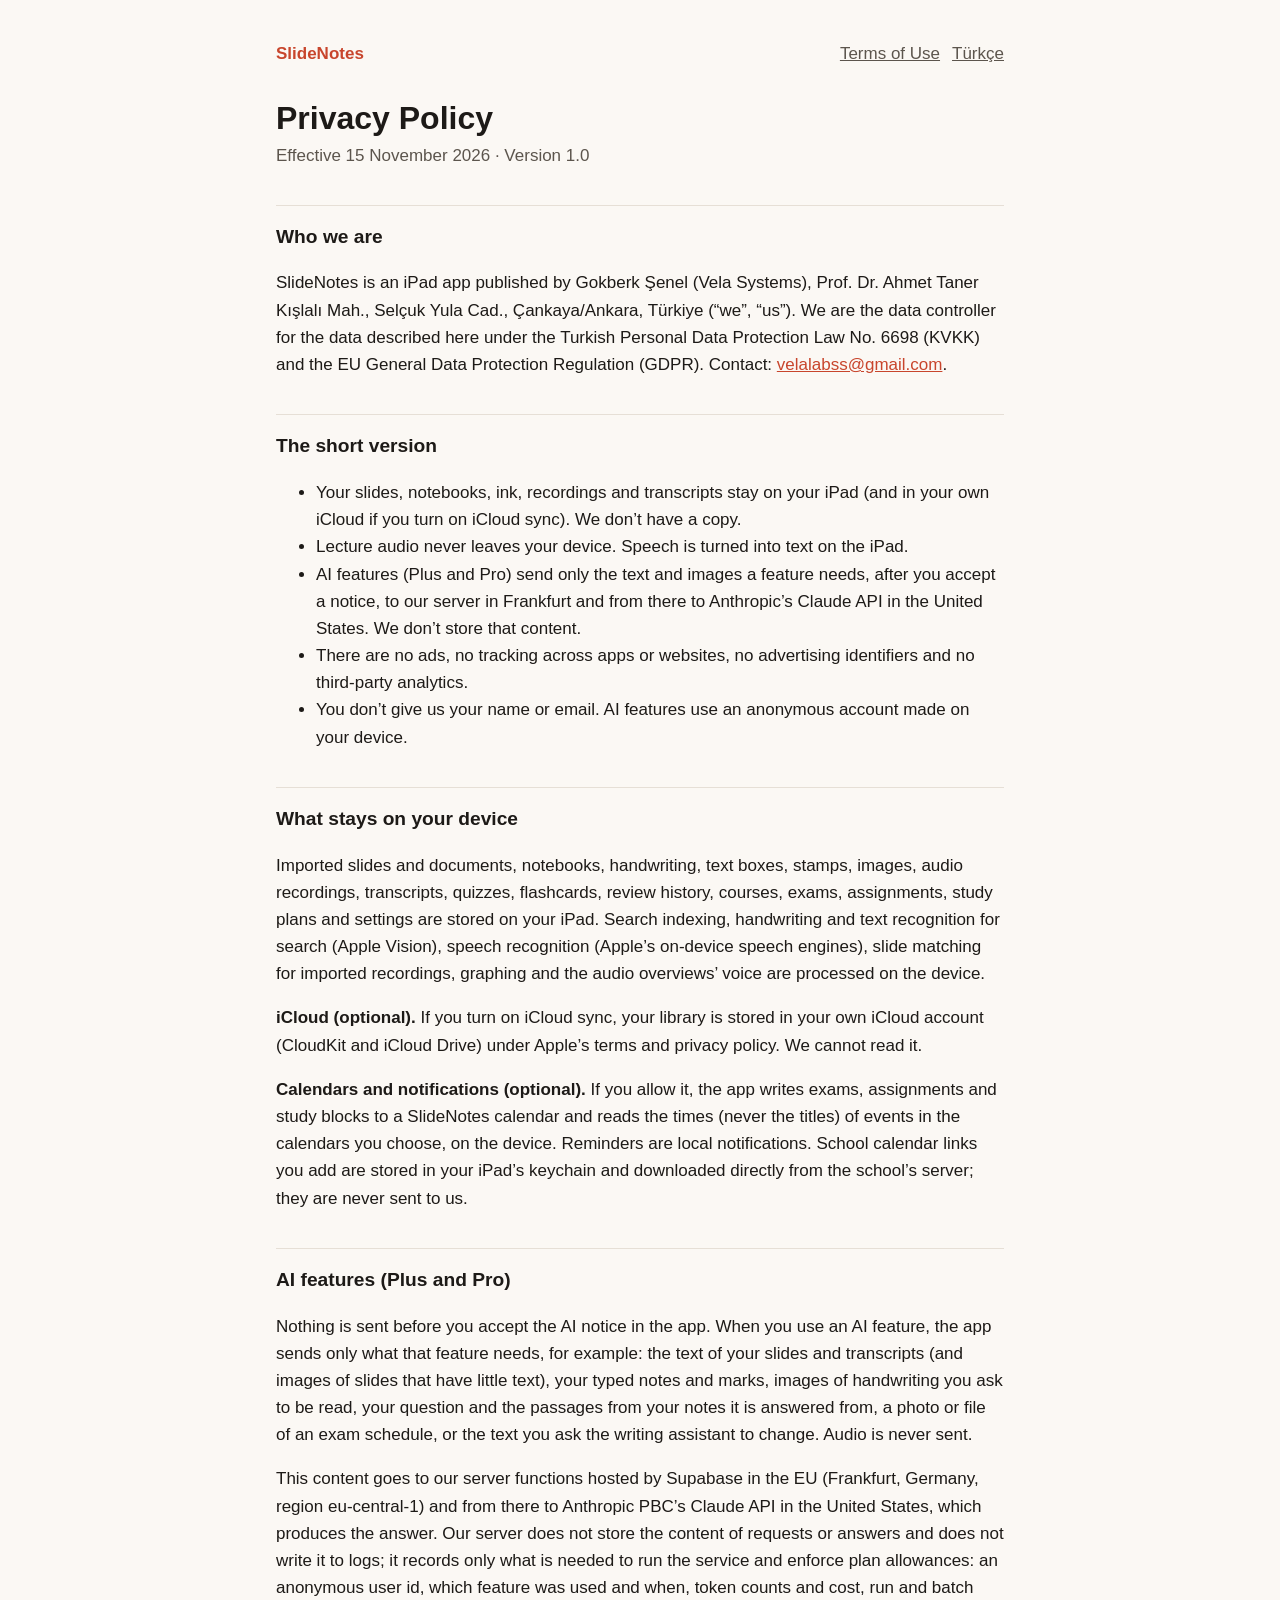
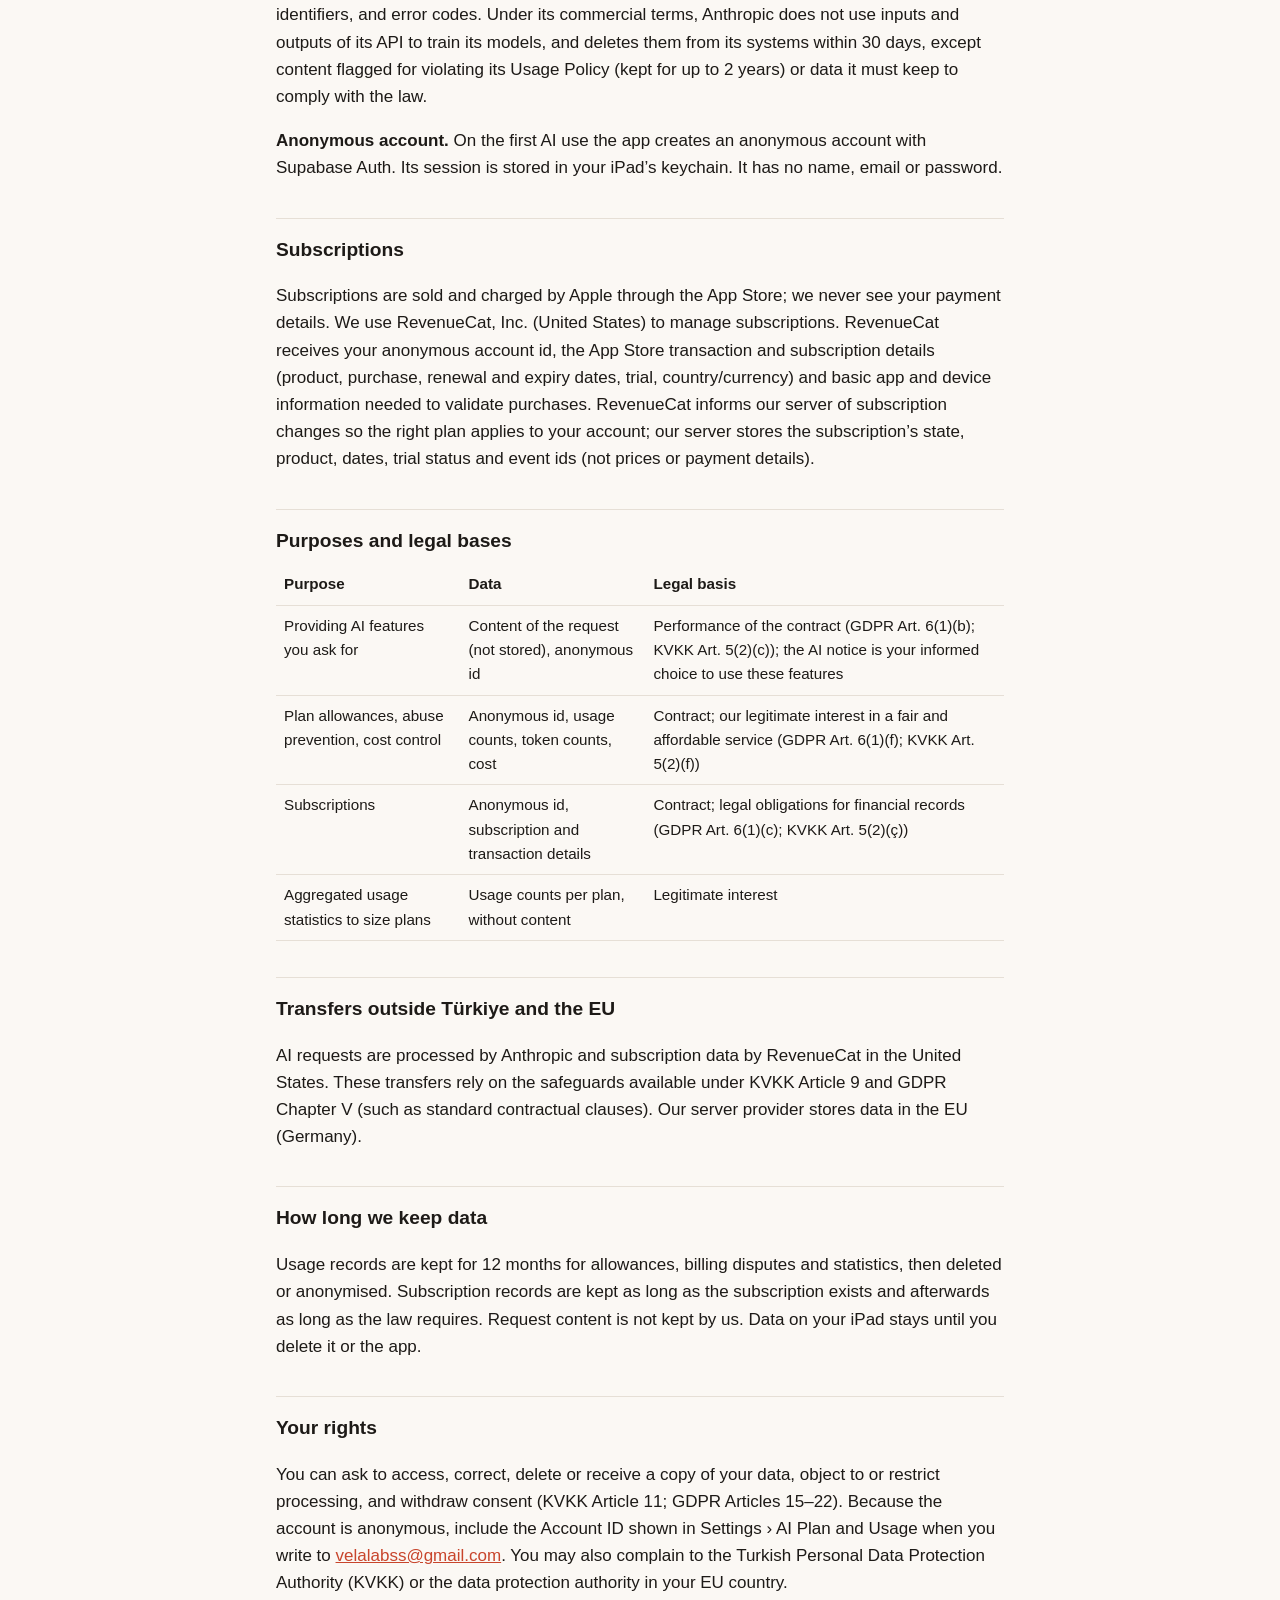
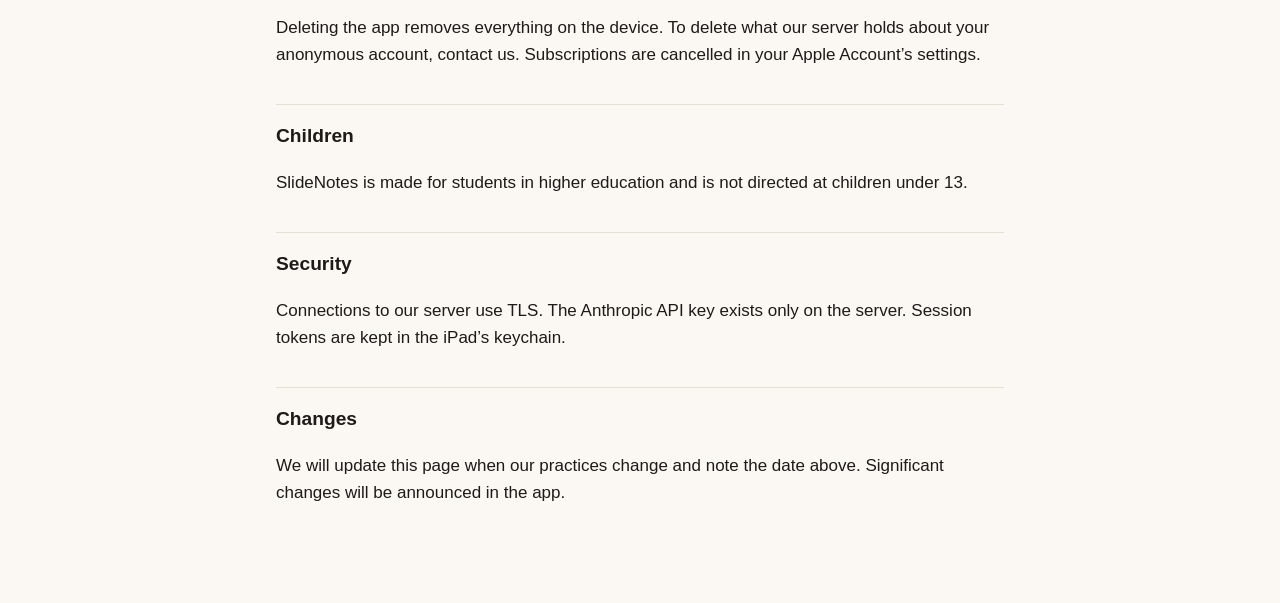
==== en/privacy.html @ d3f95a01 "SlideNotes Terms of Use and Privacy Policy (Turkish and English) Co-Authored-By: Claude Opus 5.5 <no" ====
<!doctype html>
<html lang="en">
<head>
<meta charset="utf-8">
<meta name="viewport" content="width=device-width, initial-scale=1">
<title>SlideNotes Privacy Policy</title>
<link rel="stylesheet" href="../style.css">
</head>
<body>
<main>
<header>
  <a class="brand" href="../">SlideNotes</a>
  <nav><a href="terms.html">Terms of Use</a><a href="../tr/gizlilik.html" hreflang="tr">Türkçe</a></nav>
</header>

<h1>Privacy Policy</h1>
<p class="meta">Effective 15 November 2026 · Version 1.0</p>

<h2>Who we are</h2>
<p>SlideNotes is an iPad app published by Gokberk Şenel (Vela Systems), Prof. Dr. Ahmet Taner Kışlalı Mah., Selçuk Yula Cad., Çankaya/Ankara, Türkiye (“we”, “us”). We are the data controller for the data described here under the Turkish Personal Data Protection Law No. 6698 (KVKK) and the EU General Data Protection Regulation (GDPR). Contact: <a href="mailto:velalabss@gmail.com">velalabss@gmail.com</a>.</p>

<h2>The short version</h2>
<ul>
  <li>Your slides, notebooks, ink, recordings and transcripts stay on your iPad (and in your own iCloud if you turn on iCloud sync). We don’t have a copy.</li>
  <li>Lecture audio never leaves your device. Speech is turned into text on the iPad.</li>
  <li>AI features (Plus and Pro) send only the text and images a feature needs, after you accept a notice, to our server in Frankfurt and from there to Anthropic’s Claude API in the United States. We don’t store that content.</li>
  <li>There are no ads, no tracking across apps or websites, no advertising identifiers and no third-party analytics.</li>
  <li>You don’t give us your name or email. AI features use an anonymous account made on your device.</li>
</ul>

<h2>What stays on your device</h2>
<p>Imported slides and documents, notebooks, handwriting, text boxes, stamps, images, audio recordings, transcripts, quizzes, flashcards, review history, courses, exams, assignments, study plans and settings are stored on your iPad. Search indexing, handwriting and text recognition for search (Apple Vision), speech recognition (Apple’s on-device speech engines), slide matching for imported recordings, graphing and the audio overviews’ voice are processed on the device.</p>
<p><strong>iCloud (optional).</strong> If you turn on iCloud sync, your library is stored in your own iCloud account (CloudKit and iCloud Drive) under Apple’s terms and privacy policy. We cannot read it.</p>
<p><strong>Calendars and notifications (optional).</strong> If you allow it, the app writes exams, assignments and study blocks to a SlideNotes calendar and reads the times (never the titles) of events in the calendars you choose, on the device. Reminders are local notifications. School calendar links you add are stored in your iPad’s keychain and downloaded directly from the school’s server; they are never sent to us.</p>

<h2>AI features (Plus and Pro)</h2>
<p>Nothing is sent before you accept the AI notice in the app. When you use an AI feature, the app sends only what that feature needs, for example: the text of your slides and transcripts (and images of slides that have little text), your typed notes and marks, images of handwriting you ask to be read, your question and the passages from your notes it is answered from, a photo or file of an exam schedule, or the text you ask the writing assistant to change. Audio is never sent.</p>
<p>This content goes to our server functions hosted by Supabase in the EU (Frankfurt, Germany, region eu-central-1) and from there to Anthropic PBC’s Claude API in the United States, which produces the answer. Our server does not store the content of requests or answers and does not write it to logs; it records only what is needed to run the service and enforce plan allowances: an anonymous user id, which feature was used and when, token counts and cost, run and batch identifiers, and error codes. Under its commercial terms, Anthropic does not use inputs and outputs of its API to train its models, and deletes them from its systems within 30 days, except content flagged for violating its Usage Policy (kept for up to 2 years) or data it must keep to comply with the law.</p>
<p><strong>Anonymous account.</strong> On the first AI use the app creates an anonymous account with Supabase Auth. Its session is stored in your iPad’s keychain. It has no name, email or password.</p>

<h2>Subscriptions</h2>
<p>Subscriptions are sold and charged by Apple through the App Store; we never see your payment details. We use RevenueCat, Inc. (United States) to manage subscriptions. RevenueCat receives your anonymous account id, the App Store transaction and subscription details (product, purchase, renewal and expiry dates, trial, country/currency) and basic app and device information needed to validate purchases. RevenueCat informs our server of subscription changes so the right plan applies to your account; our server stores the subscription’s state, product, dates, trial status and event ids (not prices or payment details).</p>

<h2>Purposes and legal bases</h2>
<table>
  <tr><th>Purpose</th><th>Data</th><th>Legal basis</th></tr>
  <tr><td>Providing AI features you ask for</td><td>Content of the request (not stored), anonymous id</td><td>Performance of the contract (GDPR Art. 6(1)(b); KVKK Art. 5(2)(c)); the AI notice is your informed choice to use these features</td></tr>
  <tr><td>Plan allowances, abuse prevention, cost control</td><td>Anonymous id, usage counts, token counts, cost</td><td>Contract; our legitimate interest in a fair and affordable service (GDPR Art. 6(1)(f); KVKK Art. 5(2)(f))</td></tr>
  <tr><td>Subscriptions</td><td>Anonymous id, subscription and transaction details</td><td>Contract; legal obligations for financial records (GDPR Art. 6(1)(c); KVKK Art. 5(2)(ç))</td></tr>
  <tr><td>Aggregated usage statistics to size plans</td><td>Usage counts per plan, without content</td><td>Legitimate interest</td></tr>
</table>

<h2>Transfers outside Türkiye and the EU</h2>
<p>AI requests are processed by Anthropic and subscription data by RevenueCat in the United States. These transfers rely on the safeguards available under KVKK Article 9 and GDPR Chapter V (such as standard contractual clauses). Our server provider stores data in the EU (Germany).</p>

<h2>How long we keep data</h2>
<p>Usage records are kept for 12 months for allowances, billing disputes and statistics, then deleted or anonymised. Subscription records are kept as long as the subscription exists and afterwards as long as the law requires. Request content is not kept by us. Data on your iPad stays until you delete it or the app.</p>

<h2>Your rights</h2>
<p>You can ask to access, correct, delete or receive a copy of your data, object to or restrict processing, and withdraw consent (KVKK Article 11; GDPR Articles 15–22). Because the account is anonymous, include the Account ID shown in Settings › AI Plan and Usage when you write to <a href="mailto:velalabss@gmail.com">velalabss@gmail.com</a>. You may also complain to the Turkish Personal Data Protection Authority (KVKK) or the data protection authority in your EU country.</p>
<p>Deleting the app removes everything on the device. To delete what our server holds about your anonymous account, contact us. Subscriptions are cancelled in your Apple Account’s settings.</p>

<h2>Children</h2>
<p>SlideNotes is made for students in higher education and is not directed at children under 13.</p>

<h2>Security</h2>
<p>Connections to our server use TLS. The Anthropic API key exists only on the server. Session tokens are kept in the iPad’s keychain.</p>

<h2>Changes</h2>
<p>We will update this page when our practices change and note the date above. Significant changes will be announced in the app.</p>
</main>
</body>
</html>
---- style.css ----
:root {
  --bg: #fbf8f4; --text: #1d1a17; --muted: #5c554d; --accent: #c8452c; --rule: #e6dfd6; --note: #fff3d6;
  color-scheme: light dark;
}
@media (prefers-color-scheme: dark) {
  :root { --bg: #14100e; --text: #f3eee8; --muted: #b3aaa0; --accent: #ff8a70; --rule: #2e2823; --note: #3a2f17; }
}
* { box-sizing: border-box; }
body {
  margin: 0; background: var(--bg); color: var(--text);
  font: 17px/1.6 -apple-system, BlinkMacSystemFont, "Segoe UI", Helvetica, Arial, sans-serif;
}
main { max-width: 760px; margin: 0 auto; padding: 40px 16px 80px; }
header { display: flex; justify-content: space-between; align-items: baseline; gap: 16px; flex-wrap: wrap; }
.brand { color: var(--accent); font-weight: 700; text-decoration: none; }
nav a { color: var(--muted); margin-left: 12px; }
h1 { font-size: 2rem; line-height: 1.2; margin: 32px 0 4px; }
h2 { font-size: 1.2rem; margin: 36px 0 8px; padding-top: 16px; border-top: 1px solid var(--rule); }
p, li { color: var(--text); }
.meta { color: var(--muted); margin: 0 0 24px; }
.draft { background: var(--note); padding: 12px 16px; border-radius: 12px; font-size: 0.95rem; }
a { color: var(--accent); }
table { border-collapse: collapse; width: 100%; font-size: 0.95rem; }
th, td { text-align: left; vertical-align: top; padding: 8px; border-bottom: 1px solid var(--rule); }
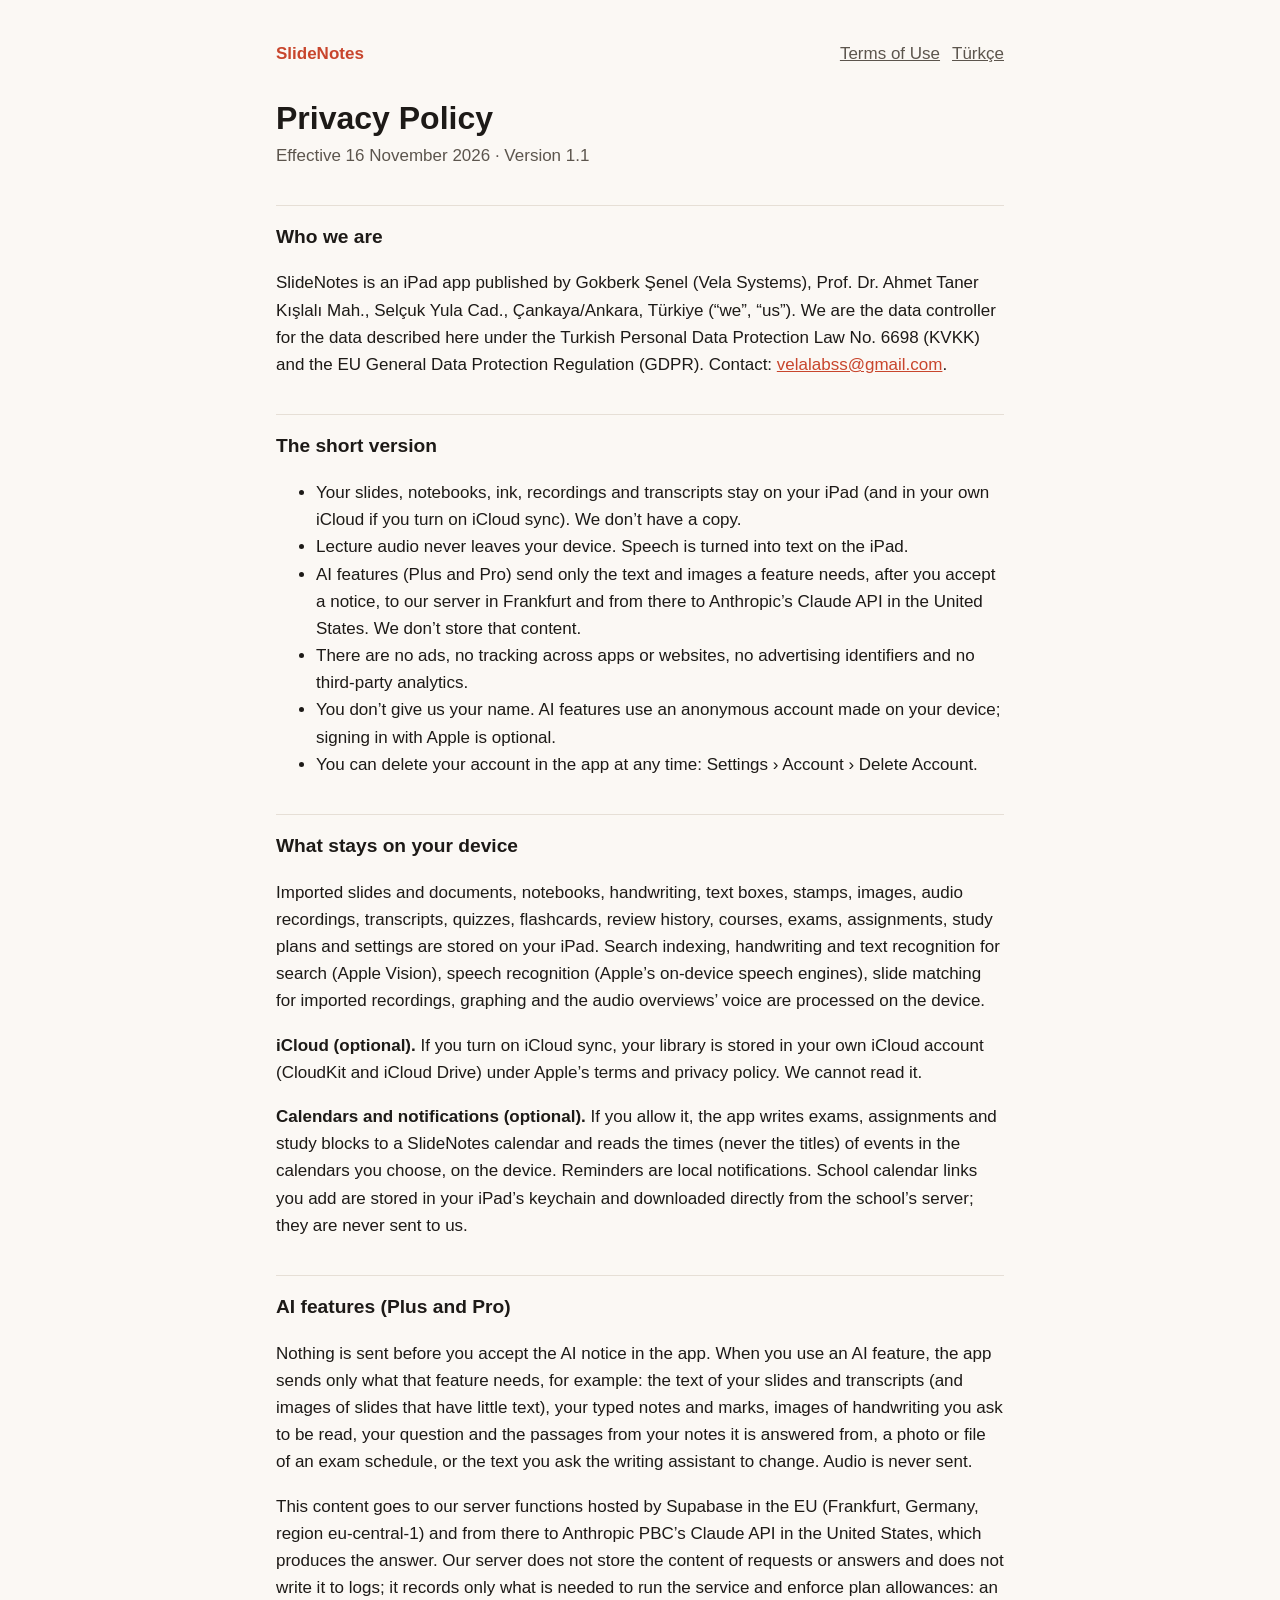
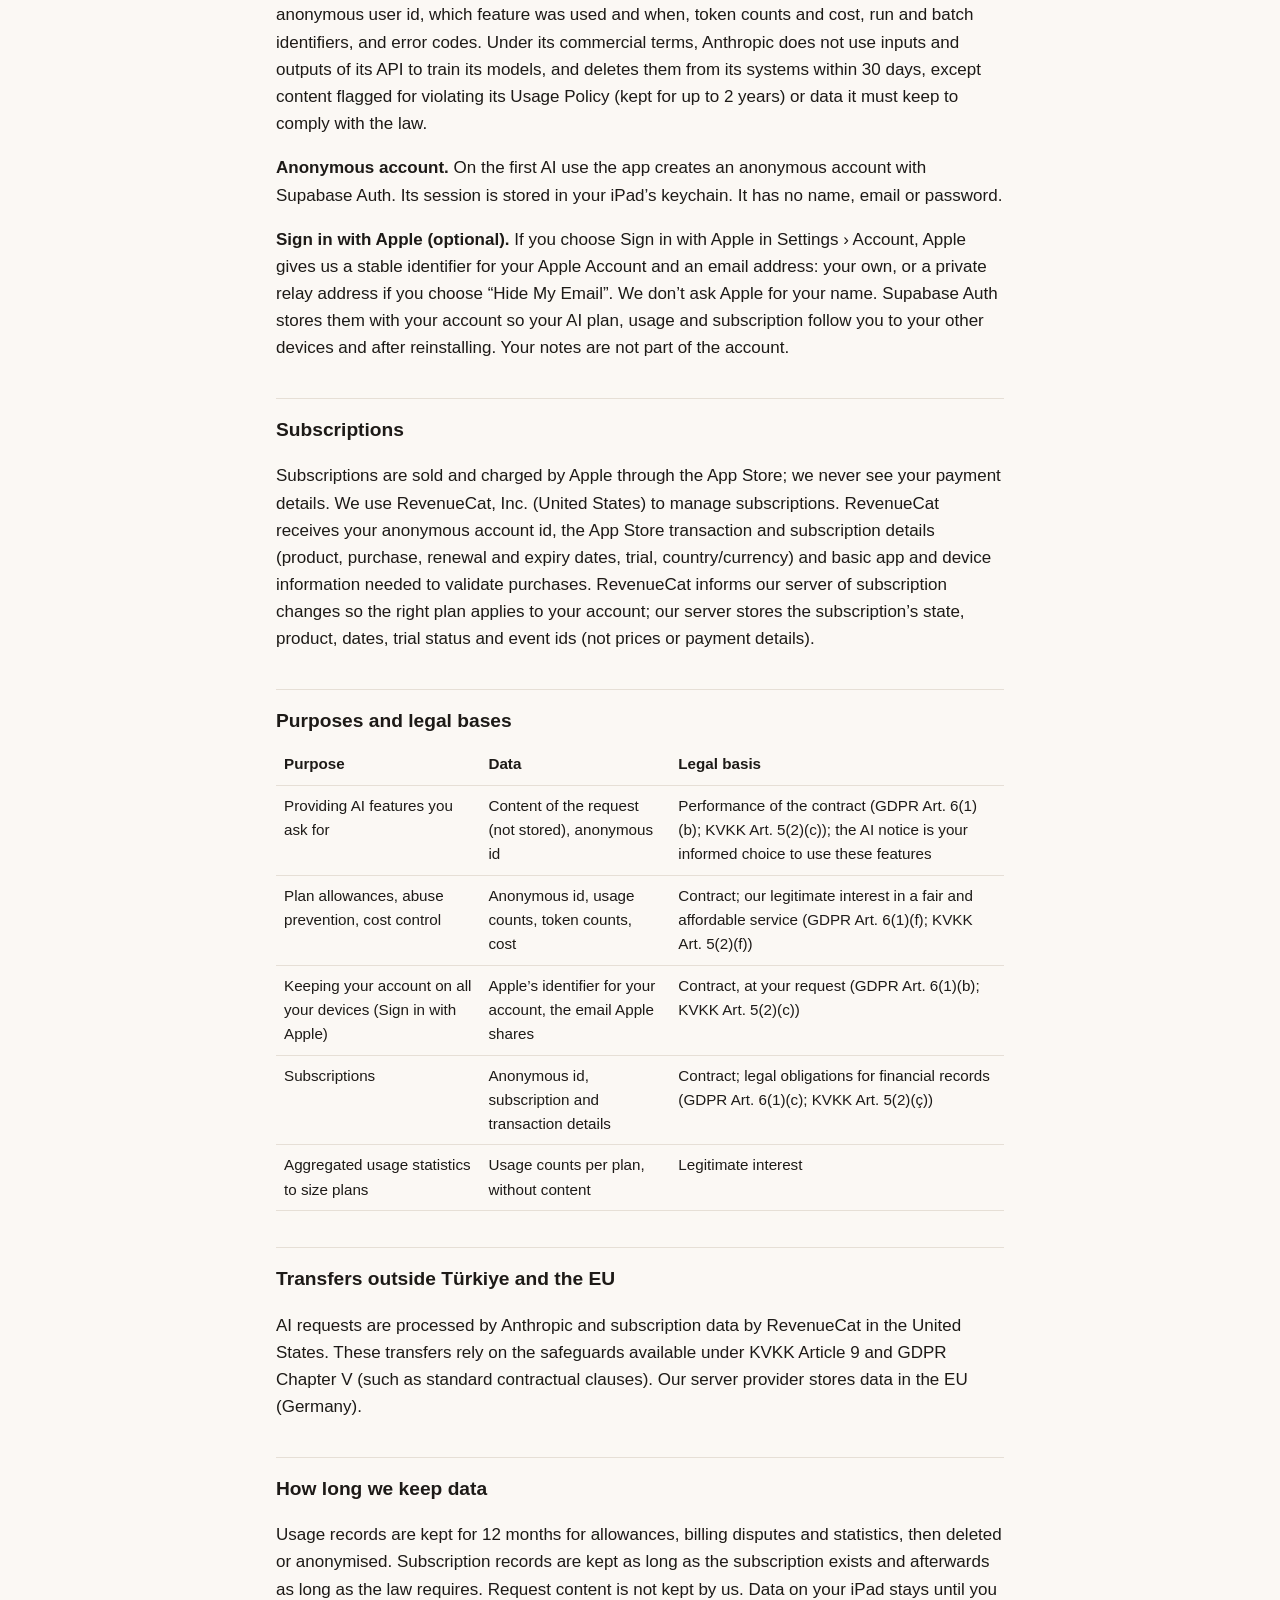
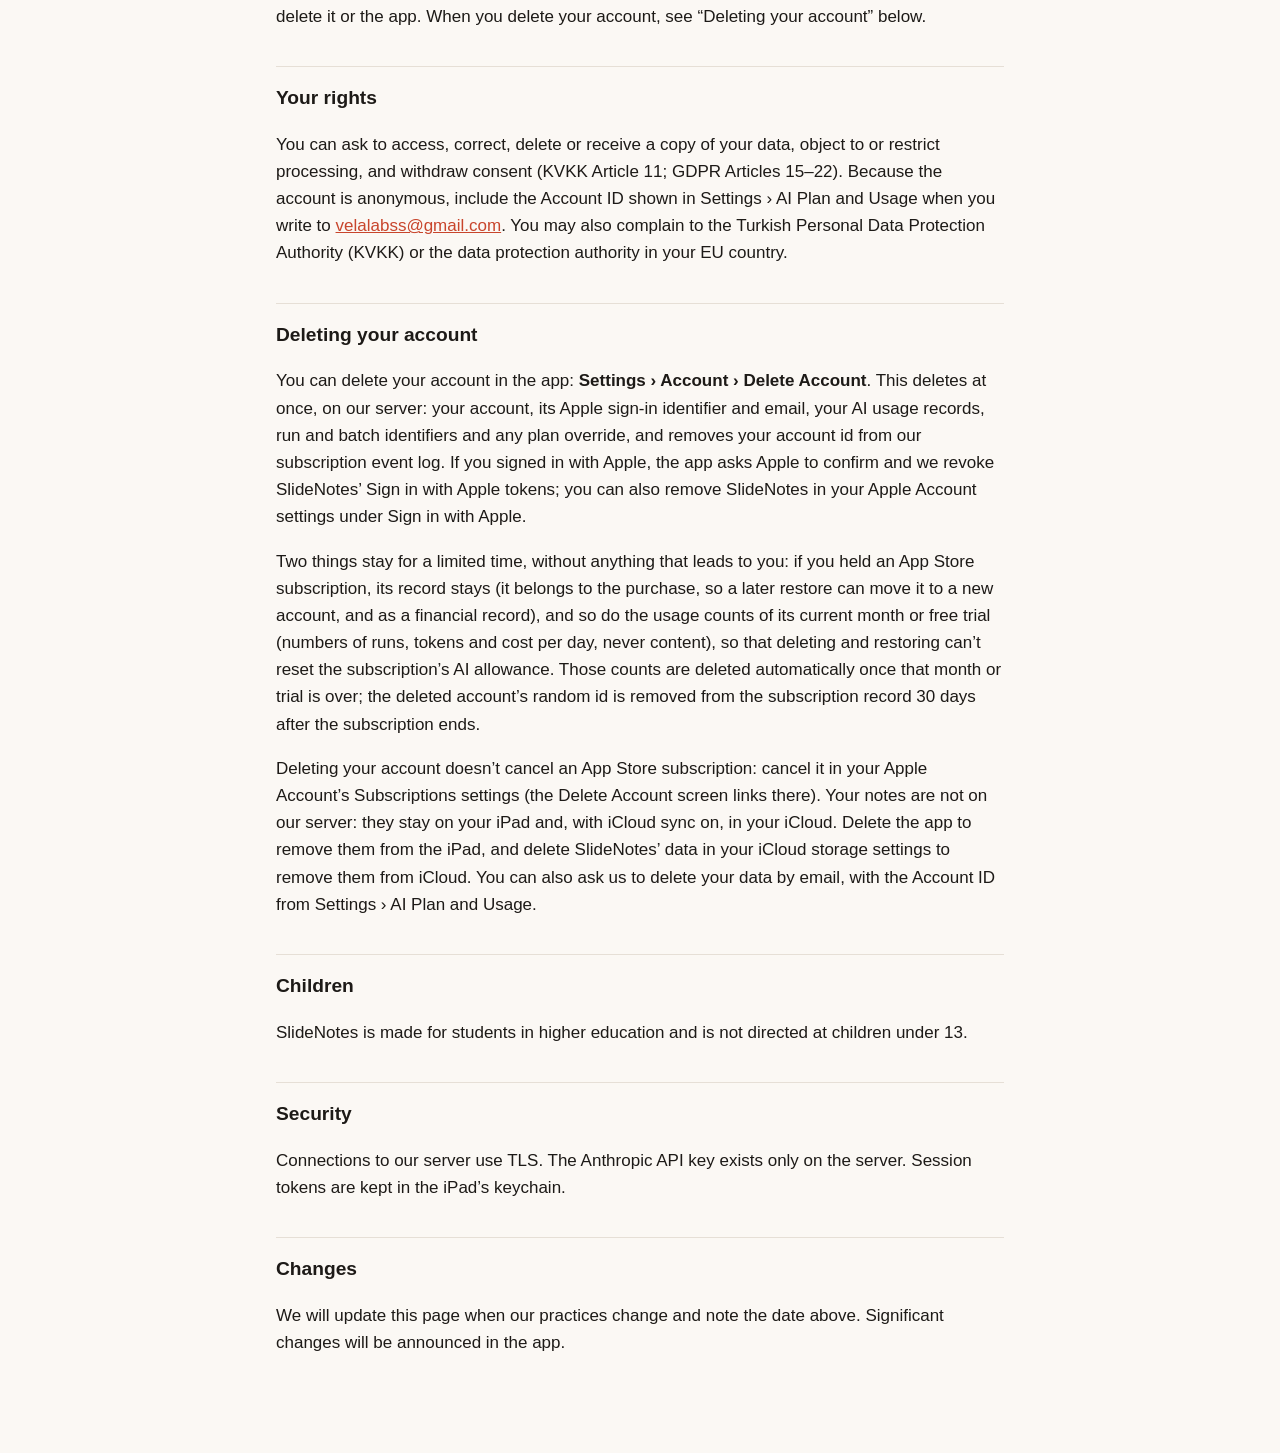
==== commit 7e82d372: "Privacy Policy: deleting your account (Sign in with Apple, what's deleted and what stays)" ====
--- a/en/privacy.html
+++ b/en/privacy.html
@@ -14,7 +14,7 @@
 </header>
 
 <h1>Privacy Policy</h1>
-<p class="meta">Effective 15 November 2026 · Version 1.0</p>
+<p class="meta">Effective 16 November 2026 · Version 1.1</p>
 
 <h2>Who we are</h2>
 <p>SlideNotes is an iPad app published by Gokberk Şenel (Vela Systems), Prof. Dr. Ahmet Taner Kışlalı Mah., Selçuk Yula Cad., Çankaya/Ankara, Türkiye (“we”, “us”). We are the data controller for the data described here under the Turkish Personal Data Protection Law No. 6698 (KVKK) and the EU General Data Protection Regulation (GDPR). Contact: <a href="mailto:velalabss@gmail.com">velalabss@gmail.com</a>.</p>
@@ -25,7 +25,8 @@
   <li>Lecture audio never leaves your device. Speech is turned into text on the iPad.</li>
   <li>AI features (Plus and Pro) send only the text and images a feature needs, after you accept a notice, to our server in Frankfurt and from there to Anthropic’s Claude API in the United States. We don’t store that content.</li>
   <li>There are no ads, no tracking across apps or websites, no advertising identifiers and no third-party analytics.</li>
-  <li>You don’t give us your name or email. AI features use an anonymous account made on your device.</li>
+  <li>You don’t give us your name. AI features use an anonymous account made on your device; signing in with Apple is optional.</li>
+  <li>You can delete your account in the app at any time: Settings › Account › Delete Account.</li>
 </ul>
 
 <h2>What stays on your device</h2>
@@ -37,6 +38,7 @@
 <p>Nothing is sent before you accept the AI notice in the app. When you use an AI feature, the app sends only what that feature needs, for example: the text of your slides and transcripts (and images of slides that have little text), your typed notes and marks, images of handwriting you ask to be read, your question and the passages from your notes it is answered from, a photo or file of an exam schedule, or the text you ask the writing assistant to change. Audio is never sent.</p>
 <p>This content goes to our server functions hosted by Supabase in the EU (Frankfurt, Germany, region eu-central-1) and from there to Anthropic PBC’s Claude API in the United States, which produces the answer. Our server does not store the content of requests or answers and does not write it to logs; it records only what is needed to run the service and enforce plan allowances: an anonymous user id, which feature was used and when, token counts and cost, run and batch identifiers, and error codes. Under its commercial terms, Anthropic does not use inputs and outputs of its API to train its models, and deletes them from its systems within 30 days, except content flagged for violating its Usage Policy (kept for up to 2 years) or data it must keep to comply with the law.</p>
 <p><strong>Anonymous account.</strong> On the first AI use the app creates an anonymous account with Supabase Auth. Its session is stored in your iPad’s keychain. It has no name, email or password.</p>
+<p><strong>Sign in with Apple (optional).</strong> If you choose Sign in with Apple in Settings › Account, Apple gives us a stable identifier for your Apple Account and an email address: your own, or a private relay address if you choose “Hide My Email”. We don’t ask Apple for your name. Supabase Auth stores them with your account so your AI plan, usage and subscription follow you to your other devices and after reinstalling. Your notes are not part of the account.</p>
 
 <h2>Subscriptions</h2>
 <p>Subscriptions are sold and charged by Apple through the App Store; we never see your payment details. We use RevenueCat, Inc. (United States) to manage subscriptions. RevenueCat receives your anonymous account id, the App Store transaction and subscription details (product, purchase, renewal and expiry dates, trial, country/currency) and basic app and device information needed to validate purchases. RevenueCat informs our server of subscription changes so the right plan applies to your account; our server stores the subscription’s state, product, dates, trial status and event ids (not prices or payment details).</p>
@@ -46,6 +48,7 @@
   <tr><th>Purpose</th><th>Data</th><th>Legal basis</th></tr>
   <tr><td>Providing AI features you ask for</td><td>Content of the request (not stored), anonymous id</td><td>Performance of the contract (GDPR Art. 6(1)(b); KVKK Art. 5(2)(c)); the AI notice is your informed choice to use these features</td></tr>
   <tr><td>Plan allowances, abuse prevention, cost control</td><td>Anonymous id, usage counts, token counts, cost</td><td>Contract; our legitimate interest in a fair and affordable service (GDPR Art. 6(1)(f); KVKK Art. 5(2)(f))</td></tr>
+  <tr><td>Keeping your account on all your devices (Sign in with Apple)</td><td>Apple’s identifier for your account, the email Apple shares</td><td>Contract, at your request (GDPR Art. 6(1)(b); KVKK Art. 5(2)(c))</td></tr>
   <tr><td>Subscriptions</td><td>Anonymous id, subscription and transaction details</td><td>Contract; legal obligations for financial records (GDPR Art. 6(1)(c); KVKK Art. 5(2)(ç))</td></tr>
   <tr><td>Aggregated usage statistics to size plans</td><td>Usage counts per plan, without content</td><td>Legitimate interest</td></tr>
 </table>
@@ -54,11 +57,14 @@
 <p>AI requests are processed by Anthropic and subscription data by RevenueCat in the United States. These transfers rely on the safeguards available under KVKK Article 9 and GDPR Chapter V (such as standard contractual clauses). Our server provider stores data in the EU (Germany).</p>
 
 <h2>How long we keep data</h2>
-<p>Usage records are kept for 12 months for allowances, billing disputes and statistics, then deleted or anonymised. Subscription records are kept as long as the subscription exists and afterwards as long as the law requires. Request content is not kept by us. Data on your iPad stays until you delete it or the app.</p>
+<p>Usage records are kept for 12 months for allowances, billing disputes and statistics, then deleted or anonymised. Subscription records are kept as long as the subscription exists and afterwards as long as the law requires. Request content is not kept by us. Data on your iPad stays until you delete it or the app. When you delete your account, see “Deleting your account” below.</p>
 
 <h2>Your rights</h2>
 <p>You can ask to access, correct, delete or receive a copy of your data, object to or restrict processing, and withdraw consent (KVKK Article 11; GDPR Articles 15–22). Because the account is anonymous, include the Account ID shown in Settings › AI Plan and Usage when you write to <a href="mailto:velalabss@gmail.com">velalabss@gmail.com</a>. You may also complain to the Turkish Personal Data Protection Authority (KVKK) or the data protection authority in your EU country.</p>
-<p>Deleting the app removes everything on the device. To delete what our server holds about your anonymous account, contact us. Subscriptions are cancelled in your Apple Account’s settings.</p>
+<h2>Deleting your account</h2>
+<p>You can delete your account in the app: <strong>Settings › Account › Delete Account</strong>. This deletes at once, on our server: your account, its Apple sign-in identifier and email, your AI usage records, run and batch identifiers and any plan override, and removes your account id from our subscription event log. If you signed in with Apple, the app asks Apple to confirm and we revoke SlideNotes’ Sign in with Apple tokens; you can also remove SlideNotes in your Apple Account settings under Sign in with Apple.</p>
+<p>Two things stay for a limited time, without anything that leads to you: if you held an App Store subscription, its record stays (it belongs to the purchase, so a later restore can move it to a new account, and as a financial record), and so do the usage counts of its current month or free trial (numbers of runs, tokens and cost per day, never content), so that deleting and restoring can’t reset the subscription’s AI allowance. Those counts are deleted automatically once that month or trial is over; the deleted account’s random id is removed from the subscription record 30 days after the subscription ends.</p>
+<p>Deleting your account doesn’t cancel an App Store subscription: cancel it in your Apple Account’s Subscriptions settings (the Delete Account screen links there). Your notes are not on our server: they stay on your iPad and, with iCloud sync on, in your iCloud. Delete the app to remove them from the iPad, and delete SlideNotes’ data in your iCloud storage settings to remove them from iCloud. You can also ask us to delete your data by email, with the Account ID from Settings › AI Plan and Usage.</p>
 
 <h2>Children</h2>
 <p>SlideNotes is made for students in higher education and is not directed at children under 13.</p>
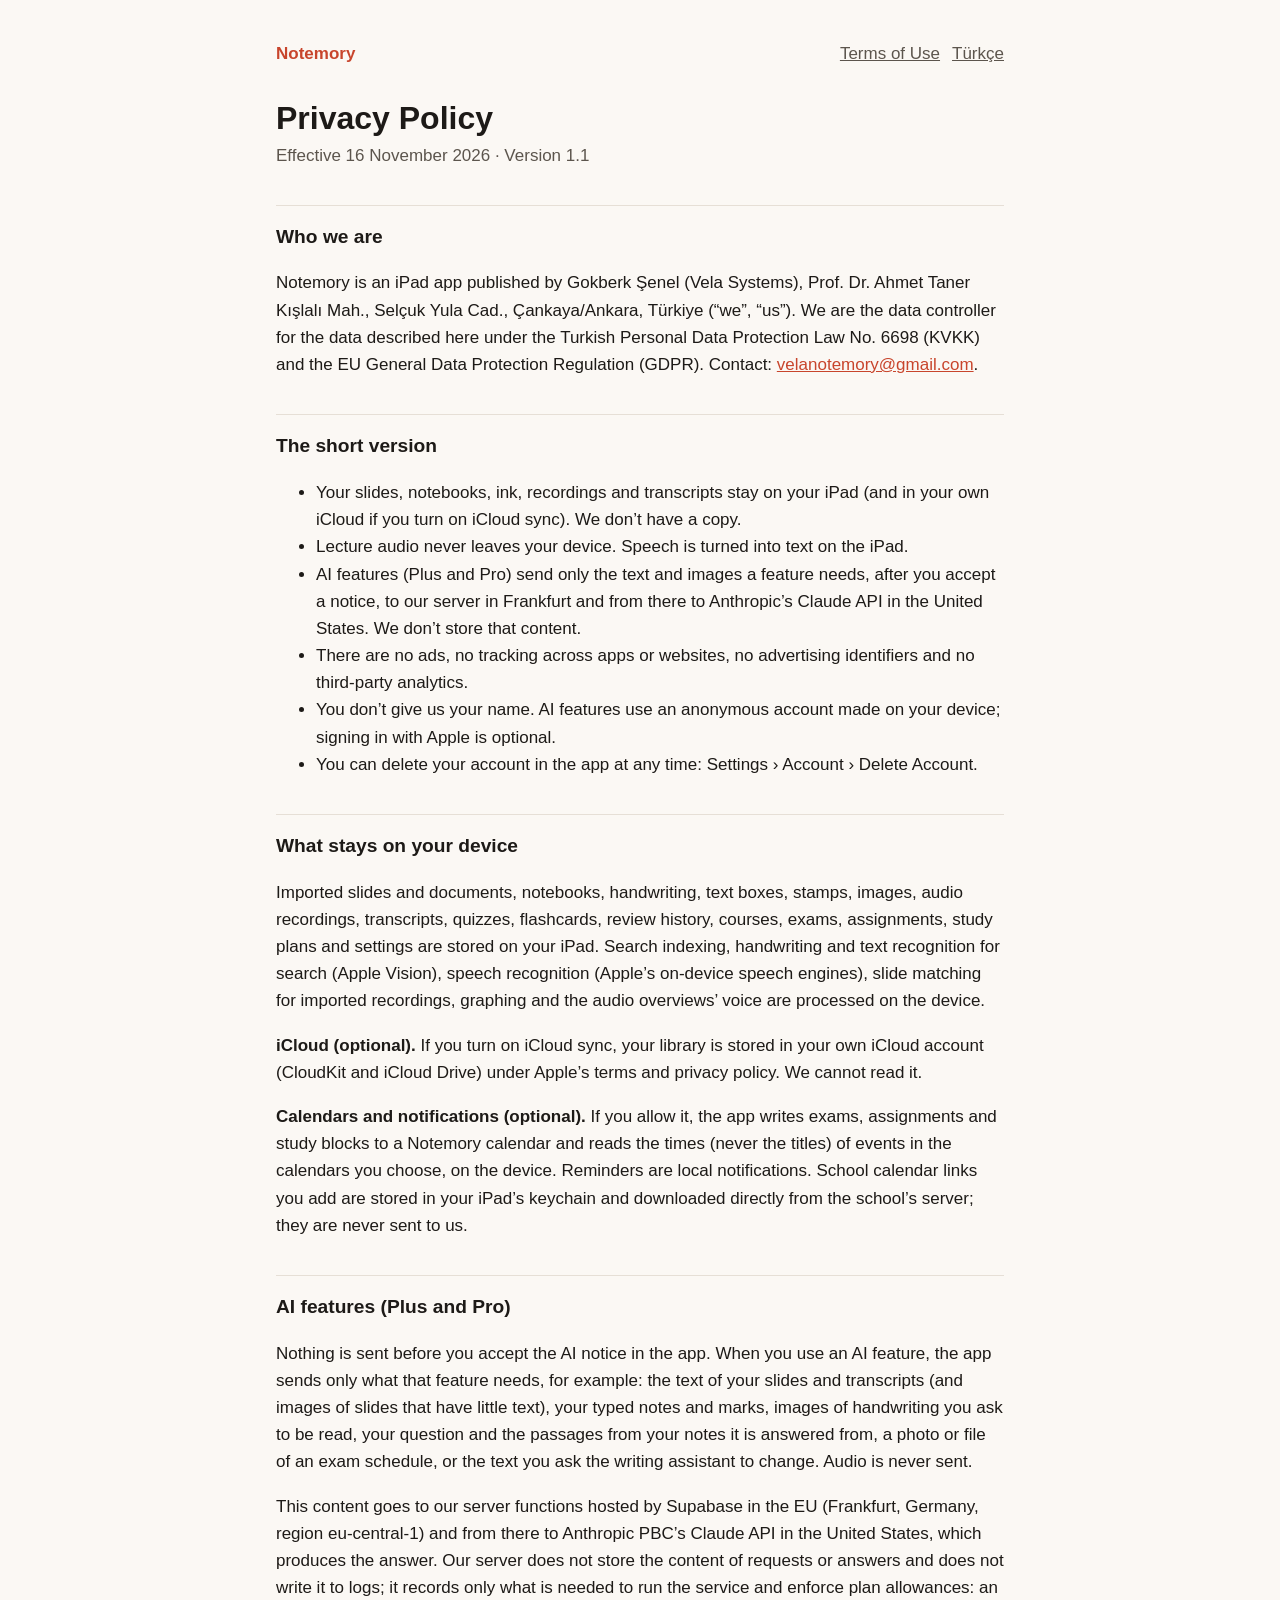
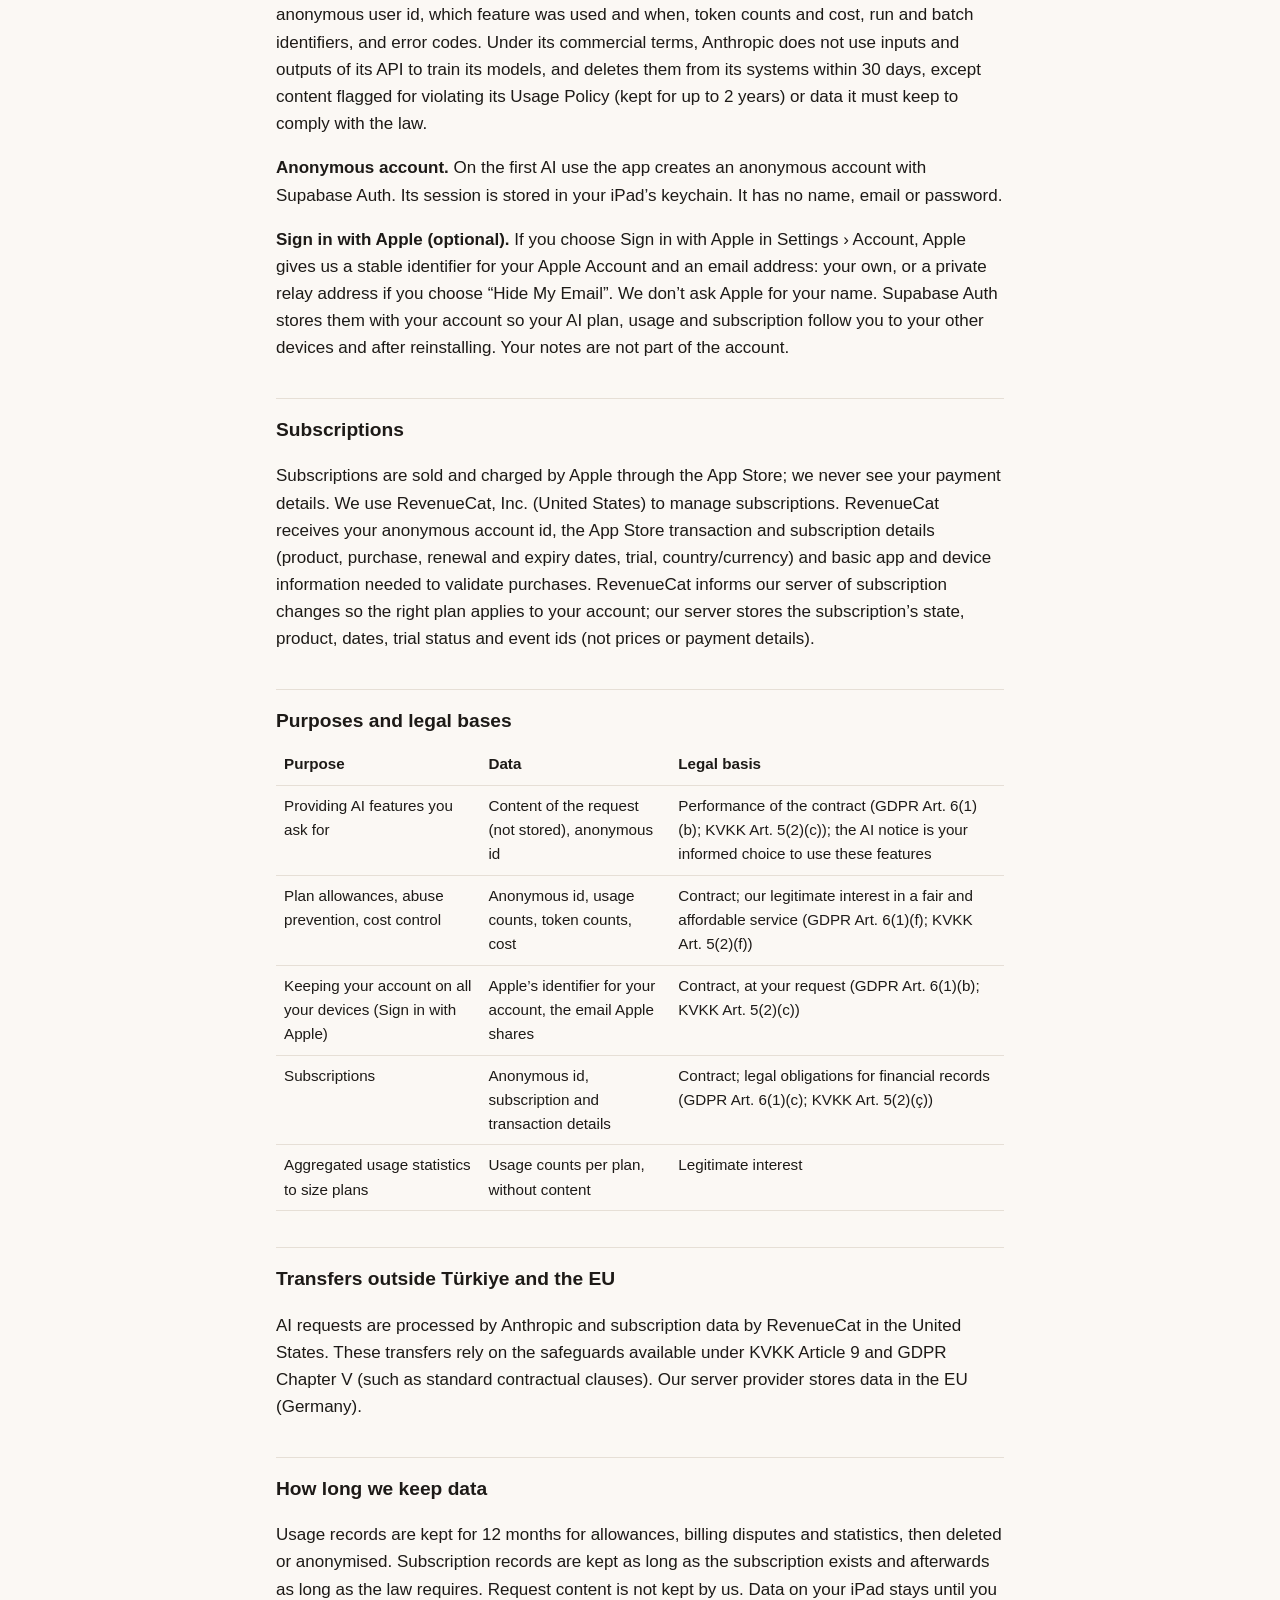
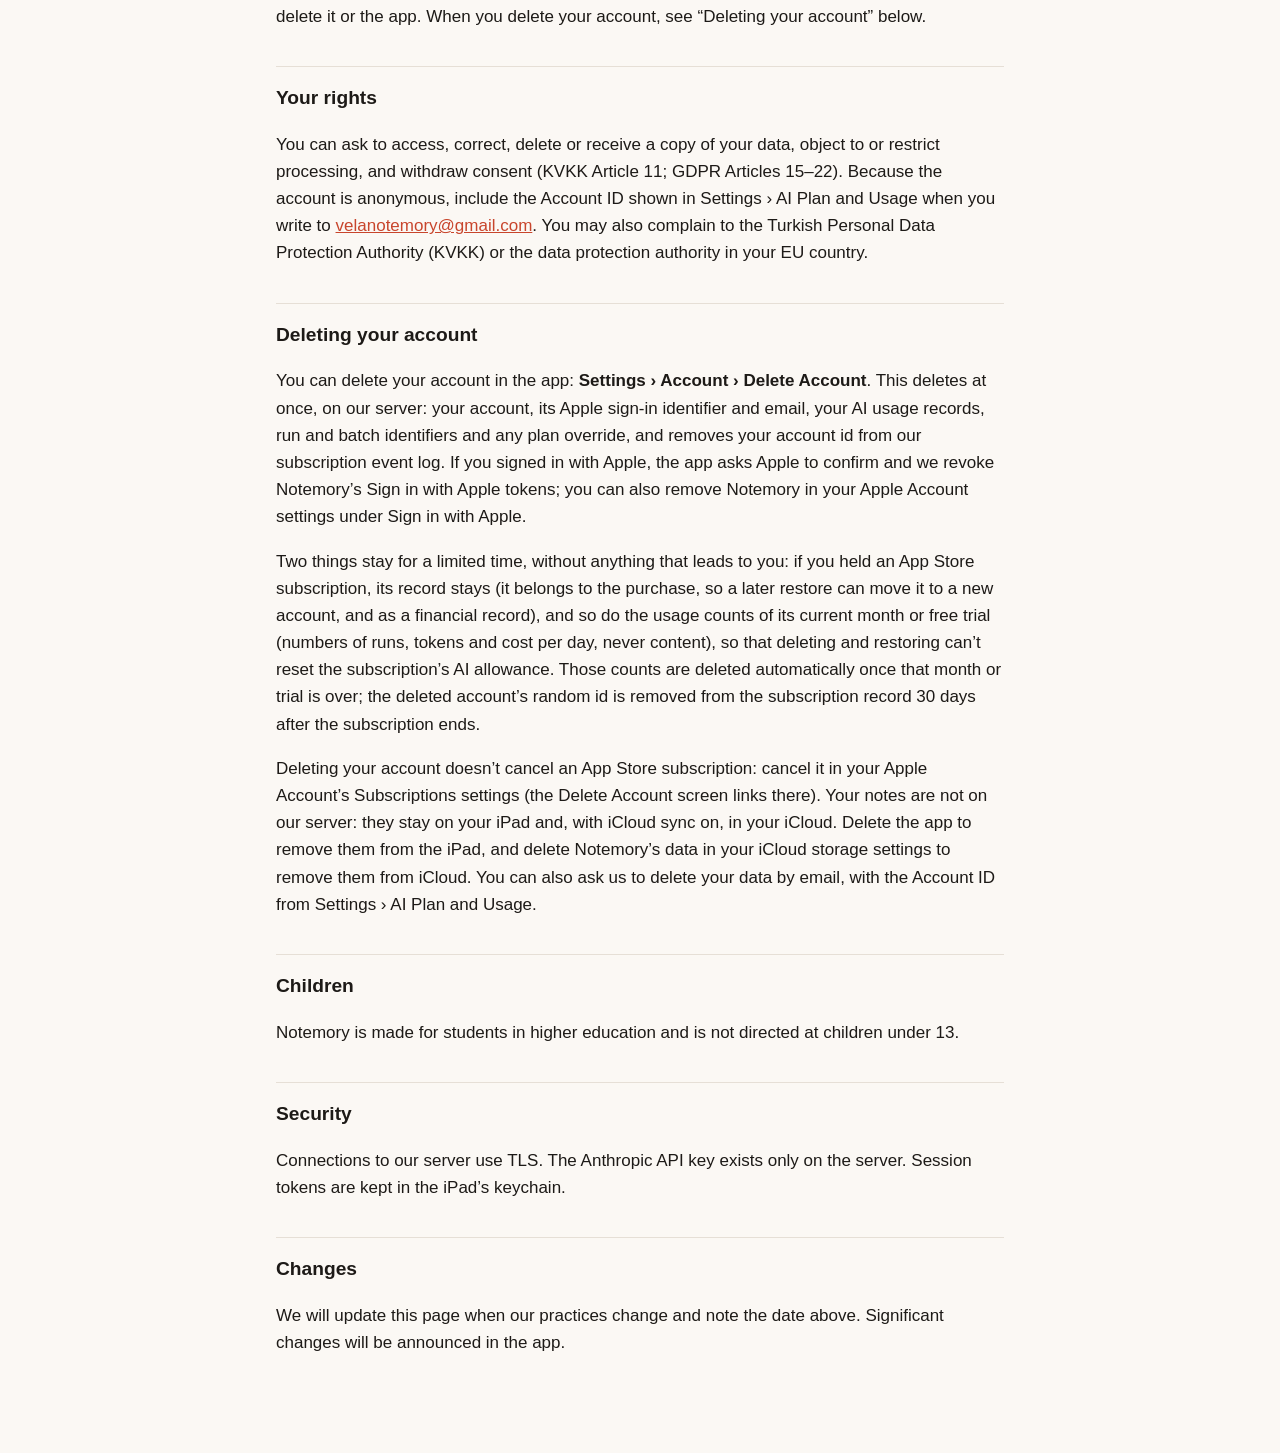
==== commit 0400fe06: "Notemory: new name, support pages (English and Turkish), contact velanotemory@gmail.com" ====
--- a/en/privacy.html
+++ b/en/privacy.html
@@ -3,13 +3,13 @@
 <head>
 <meta charset="utf-8">
 <meta name="viewport" content="width=device-width, initial-scale=1">
-<title>SlideNotes Privacy Policy</title>
+<title>Notemory Privacy Policy</title>
 <link rel="stylesheet" href="../style.css">
 </head>
 <body>
 <main>
 <header>
-  <a class="brand" href="../">SlideNotes</a>
+  <a class="brand" href="../">Notemory</a>
   <nav><a href="terms.html">Terms of Use</a><a href="../tr/gizlilik.html" hreflang="tr">Türkçe</a></nav>
 </header>
 
@@ -17,7 +17,7 @@
 <p class="meta">Effective 16 November 2026 · Version 1.1</p>
 
 <h2>Who we are</h2>
-<p>SlideNotes is an iPad app published by Gokberk Şenel (Vela Systems), Prof. Dr. Ahmet Taner Kışlalı Mah., Selçuk Yula Cad., Çankaya/Ankara, Türkiye (“we”, “us”). We are the data controller for the data described here under the Turkish Personal Data Protection Law No. 6698 (KVKK) and the EU General Data Protection Regulation (GDPR). Contact: <a href="mailto:velalabss@gmail.com">velalabss@gmail.com</a>.</p>
+<p>Notemory is an iPad app published by Gokberk Şenel (Vela Systems), Prof. Dr. Ahmet Taner Kışlalı Mah., Selçuk Yula Cad., Çankaya/Ankara, Türkiye (“we”, “us”). We are the data controller for the data described here under the Turkish Personal Data Protection Law No. 6698 (KVKK) and the EU General Data Protection Regulation (GDPR). Contact: <a href="mailto:velanotemory@gmail.com">velanotemory@gmail.com</a>.</p>
 
 <h2>The short version</h2>
 <ul>
@@ -32,7 +32,7 @@
 <h2>What stays on your device</h2>
 <p>Imported slides and documents, notebooks, handwriting, text boxes, stamps, images, audio recordings, transcripts, quizzes, flashcards, review history, courses, exams, assignments, study plans and settings are stored on your iPad. Search indexing, handwriting and text recognition for search (Apple Vision), speech recognition (Apple’s on-device speech engines), slide matching for imported recordings, graphing and the audio overviews’ voice are processed on the device.</p>
 <p><strong>iCloud (optional).</strong> If you turn on iCloud sync, your library is stored in your own iCloud account (CloudKit and iCloud Drive) under Apple’s terms and privacy policy. We cannot read it.</p>
-<p><strong>Calendars and notifications (optional).</strong> If you allow it, the app writes exams, assignments and study blocks to a SlideNotes calendar and reads the times (never the titles) of events in the calendars you choose, on the device. Reminders are local notifications. School calendar links you add are stored in your iPad’s keychain and downloaded directly from the school’s server; they are never sent to us.</p>
+<p><strong>Calendars and notifications (optional).</strong> If you allow it, the app writes exams, assignments and study blocks to a Notemory calendar and reads the times (never the titles) of events in the calendars you choose, on the device. Reminders are local notifications. School calendar links you add are stored in your iPad’s keychain and downloaded directly from the school’s server; they are never sent to us.</p>
 
 <h2>AI features (Plus and Pro)</h2>
 <p>Nothing is sent before you accept the AI notice in the app. When you use an AI feature, the app sends only what that feature needs, for example: the text of your slides and transcripts (and images of slides that have little text), your typed notes and marks, images of handwriting you ask to be read, your question and the passages from your notes it is answered from, a photo or file of an exam schedule, or the text you ask the writing assistant to change. Audio is never sent.</p>
@@ -60,14 +60,14 @@
 <p>Usage records are kept for 12 months for allowances, billing disputes and statistics, then deleted or anonymised. Subscription records are kept as long as the subscription exists and afterwards as long as the law requires. Request content is not kept by us. Data on your iPad stays until you delete it or the app. When you delete your account, see “Deleting your account” below.</p>
 
 <h2>Your rights</h2>
-<p>You can ask to access, correct, delete or receive a copy of your data, object to or restrict processing, and withdraw consent (KVKK Article 11; GDPR Articles 15–22). Because the account is anonymous, include the Account ID shown in Settings › AI Plan and Usage when you write to <a href="mailto:velalabss@gmail.com">velalabss@gmail.com</a>. You may also complain to the Turkish Personal Data Protection Authority (KVKK) or the data protection authority in your EU country.</p>
+<p>You can ask to access, correct, delete or receive a copy of your data, object to or restrict processing, and withdraw consent (KVKK Article 11; GDPR Articles 15–22). Because the account is anonymous, include the Account ID shown in Settings › AI Plan and Usage when you write to <a href="mailto:velanotemory@gmail.com">velanotemory@gmail.com</a>. You may also complain to the Turkish Personal Data Protection Authority (KVKK) or the data protection authority in your EU country.</p>
 <h2>Deleting your account</h2>
-<p>You can delete your account in the app: <strong>Settings › Account › Delete Account</strong>. This deletes at once, on our server: your account, its Apple sign-in identifier and email, your AI usage records, run and batch identifiers and any plan override, and removes your account id from our subscription event log. If you signed in with Apple, the app asks Apple to confirm and we revoke SlideNotes’ Sign in with Apple tokens; you can also remove SlideNotes in your Apple Account settings under Sign in with Apple.</p>
+<p>You can delete your account in the app: <strong>Settings › Account › Delete Account</strong>. This deletes at once, on our server: your account, its Apple sign-in identifier and email, your AI usage records, run and batch identifiers and any plan override, and removes your account id from our subscription event log. If you signed in with Apple, the app asks Apple to confirm and we revoke Notemory’s Sign in with Apple tokens; you can also remove Notemory in your Apple Account settings under Sign in with Apple.</p>
 <p>Two things stay for a limited time, without anything that leads to you: if you held an App Store subscription, its record stays (it belongs to the purchase, so a later restore can move it to a new account, and as a financial record), and so do the usage counts of its current month or free trial (numbers of runs, tokens and cost per day, never content), so that deleting and restoring can’t reset the subscription’s AI allowance. Those counts are deleted automatically once that month or trial is over; the deleted account’s random id is removed from the subscription record 30 days after the subscription ends.</p>
-<p>Deleting your account doesn’t cancel an App Store subscription: cancel it in your Apple Account’s Subscriptions settings (the Delete Account screen links there). Your notes are not on our server: they stay on your iPad and, with iCloud sync on, in your iCloud. Delete the app to remove them from the iPad, and delete SlideNotes’ data in your iCloud storage settings to remove them from iCloud. You can also ask us to delete your data by email, with the Account ID from Settings › AI Plan and Usage.</p>
+<p>Deleting your account doesn’t cancel an App Store subscription: cancel it in your Apple Account’s Subscriptions settings (the Delete Account screen links there). Your notes are not on our server: they stay on your iPad and, with iCloud sync on, in your iCloud. Delete the app to remove them from the iPad, and delete Notemory’s data in your iCloud storage settings to remove them from iCloud. You can also ask us to delete your data by email, with the Account ID from Settings › AI Plan and Usage.</p>
 
 <h2>Children</h2>
-<p>SlideNotes is made for students in higher education and is not directed at children under 13.</p>
+<p>Notemory is made for students in higher education and is not directed at children under 13.</p>
 
 <h2>Security</h2>
 <p>Connections to our server use TLS. The Anthropic API key exists only on the server. Session tokens are kept in the iPad’s keychain.</p>
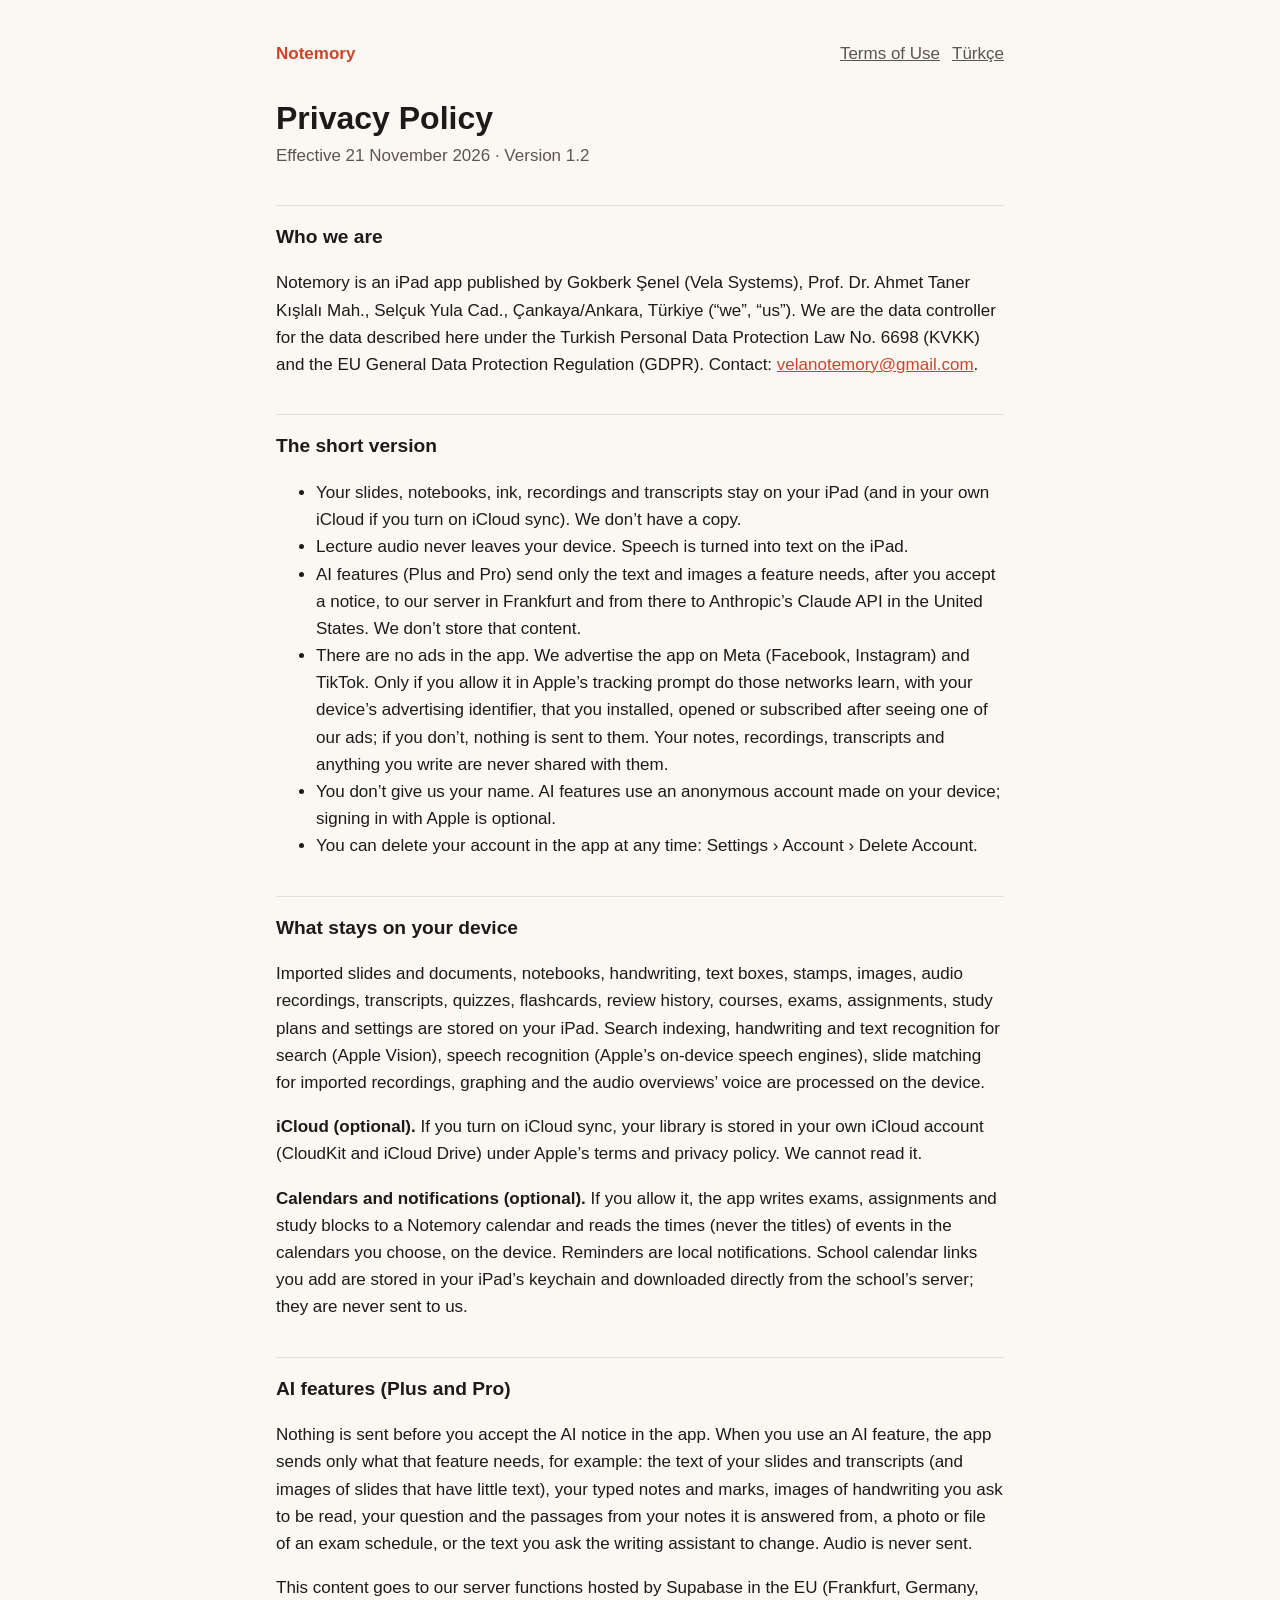
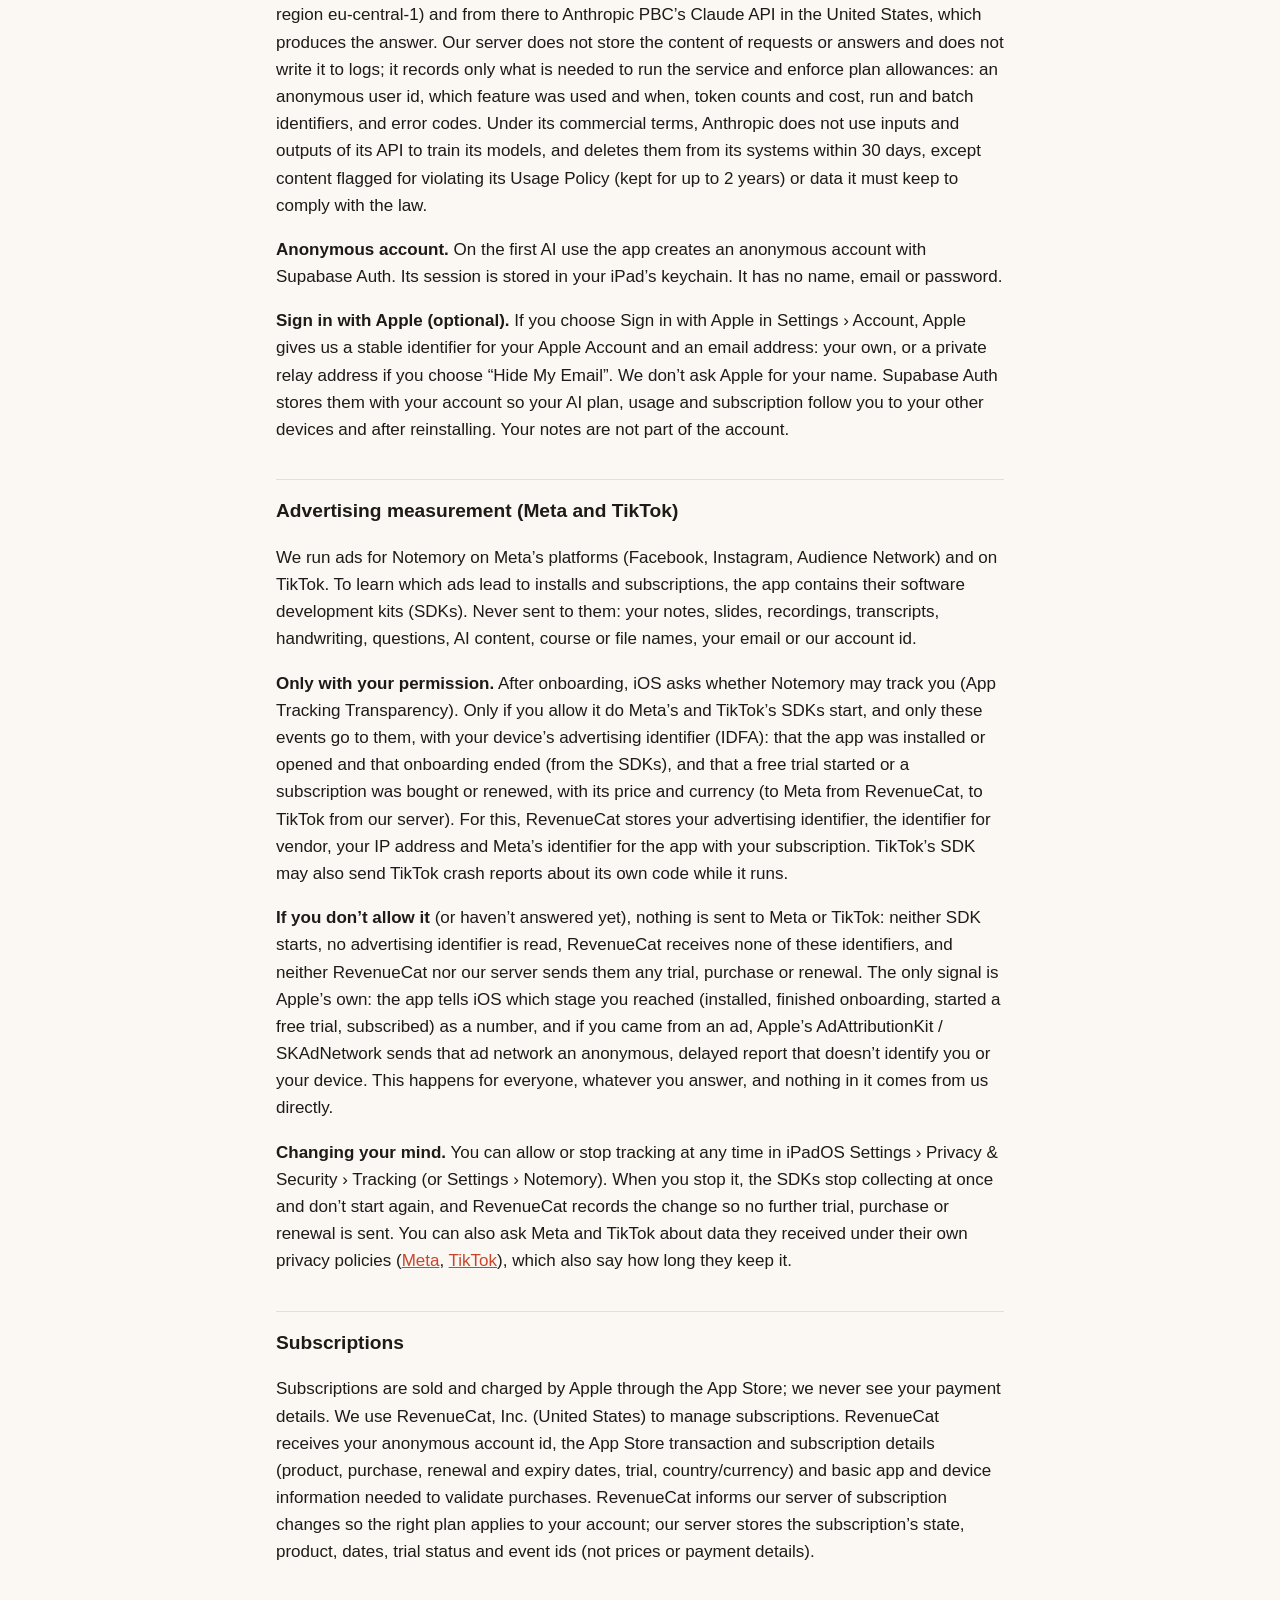
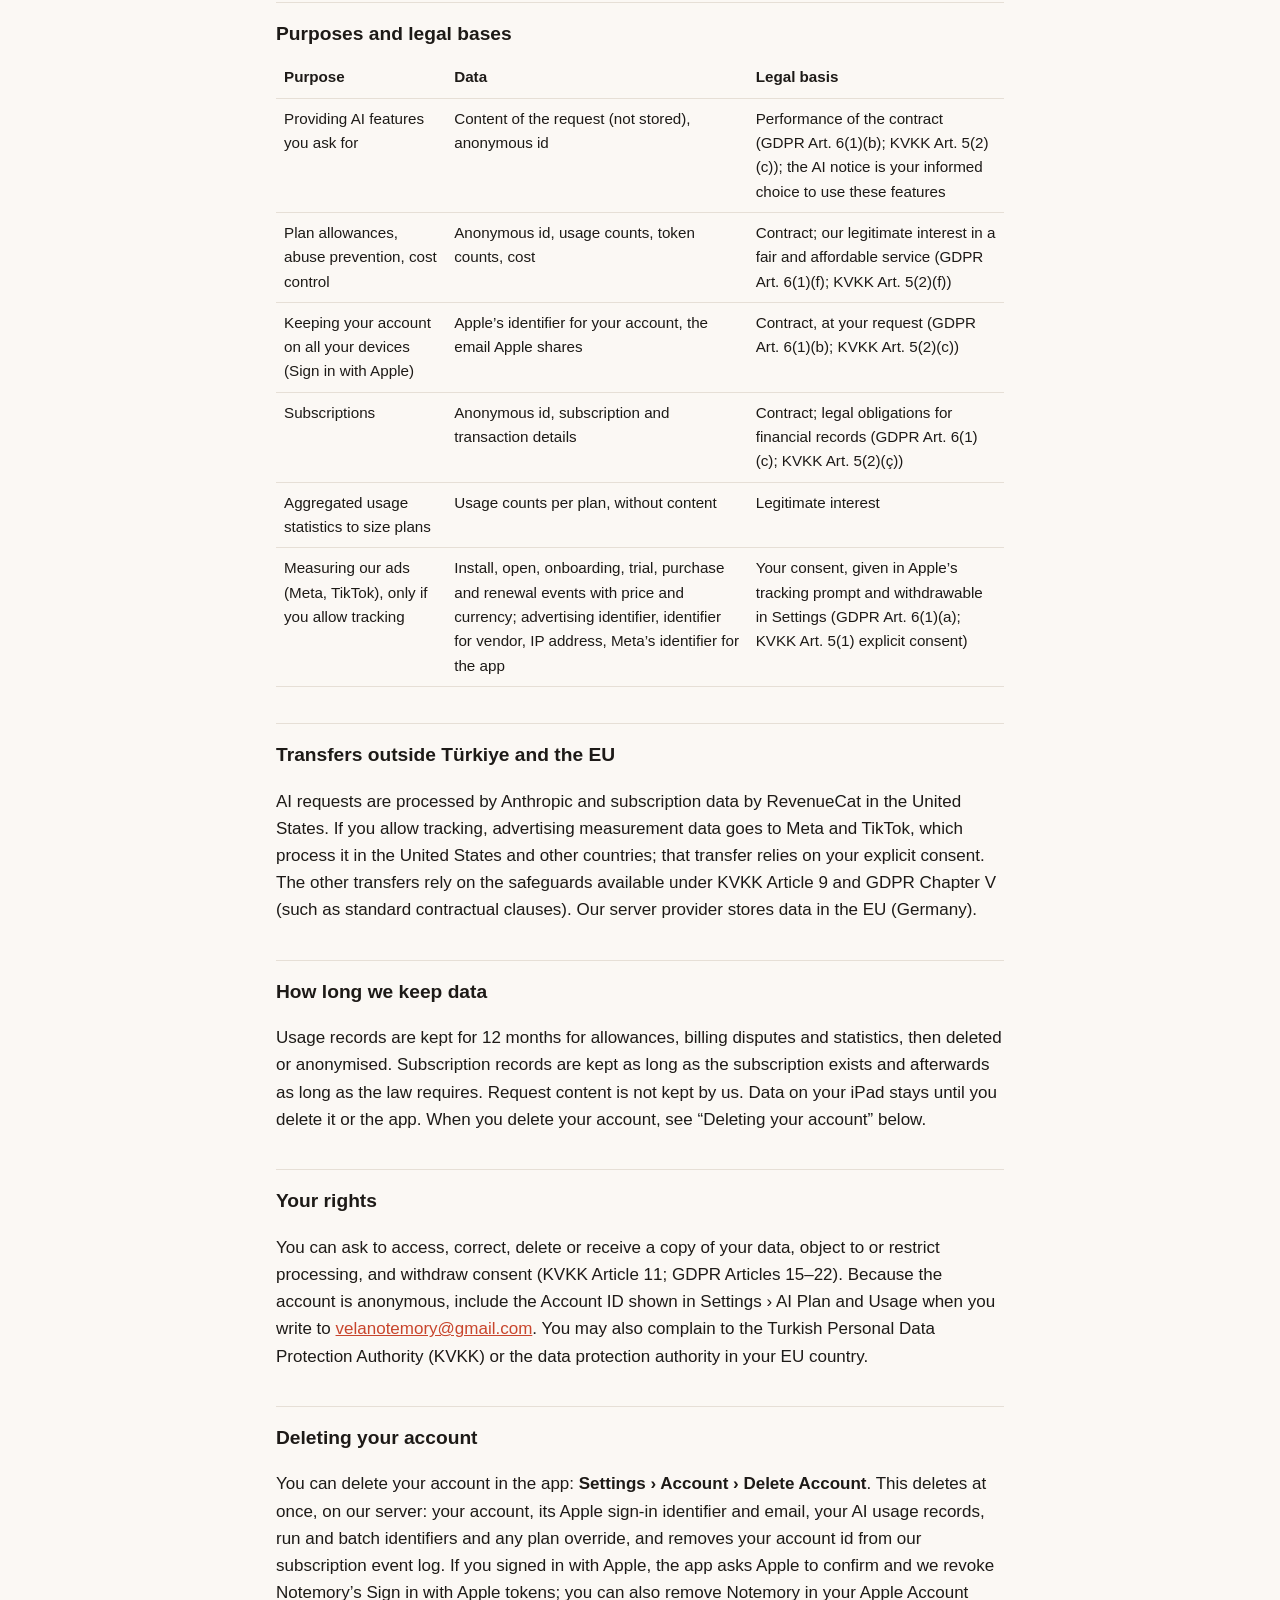
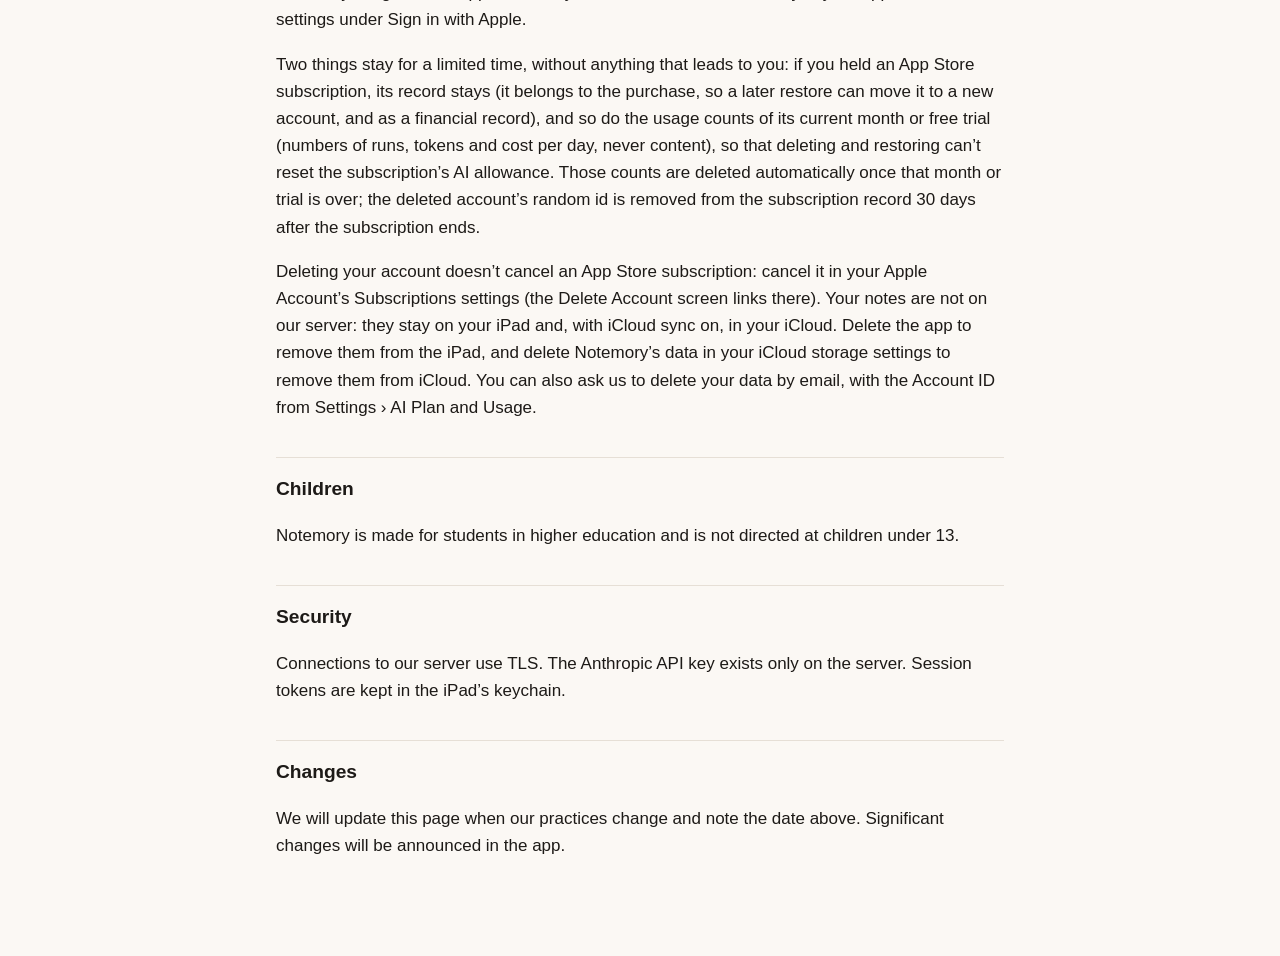
==== commit 84d3c4ec: "Privacy Policy 1.2: advertising measurement with Meta and TikTok only with App Tracking Transparency" ====
--- a/en/privacy.html
+++ b/en/privacy.html
@@ -14,7 +14,7 @@
 </header>
 
 <h1>Privacy Policy</h1>
-<p class="meta">Effective 16 November 2026 · Version 1.1</p>
+<p class="meta">Effective 21 November 2026 · Version 1.2</p>
 
 <h2>Who we are</h2>
 <p>Notemory is an iPad app published by Gokberk Şenel (Vela Systems), Prof. Dr. Ahmet Taner Kışlalı Mah., Selçuk Yula Cad., Çankaya/Ankara, Türkiye (“we”, “us”). We are the data controller for the data described here under the Turkish Personal Data Protection Law No. 6698 (KVKK) and the EU General Data Protection Regulation (GDPR). Contact: <a href="mailto:velanotemory@gmail.com">velanotemory@gmail.com</a>.</p>
@@ -24,7 +24,7 @@
   <li>Your slides, notebooks, ink, recordings and transcripts stay on your iPad (and in your own iCloud if you turn on iCloud sync). We don’t have a copy.</li>
   <li>Lecture audio never leaves your device. Speech is turned into text on the iPad.</li>
   <li>AI features (Plus and Pro) send only the text and images a feature needs, after you accept a notice, to our server in Frankfurt and from there to Anthropic’s Claude API in the United States. We don’t store that content.</li>
-  <li>There are no ads, no tracking across apps or websites, no advertising identifiers and no third-party analytics.</li>
+  <li>There are no ads in the app. We advertise the app on Meta (Facebook, Instagram) and TikTok. Only if you allow it in Apple’s tracking prompt do those networks learn, with your device’s advertising identifier, that you installed, opened or subscribed after seeing one of our ads; if you don’t, nothing is sent to them. Your notes, recordings, transcripts and anything you write are never shared with them.</li>
   <li>You don’t give us your name. AI features use an anonymous account made on your device; signing in with Apple is optional.</li>
   <li>You can delete your account in the app at any time: Settings › Account › Delete Account.</li>
 </ul>
@@ -40,6 +40,12 @@
 <p><strong>Anonymous account.</strong> On the first AI use the app creates an anonymous account with Supabase Auth. Its session is stored in your iPad’s keychain. It has no name, email or password.</p>
 <p><strong>Sign in with Apple (optional).</strong> If you choose Sign in with Apple in Settings › Account, Apple gives us a stable identifier for your Apple Account and an email address: your own, or a private relay address if you choose “Hide My Email”. We don’t ask Apple for your name. Supabase Auth stores them with your account so your AI plan, usage and subscription follow you to your other devices and after reinstalling. Your notes are not part of the account.</p>
 
+<h2>Advertising measurement (Meta and TikTok)</h2>
+<p>We run ads for Notemory on Meta’s platforms (Facebook, Instagram, Audience Network) and on TikTok. To learn which ads lead to installs and subscriptions, the app contains their software development kits (SDKs). Never sent to them: your notes, slides, recordings, transcripts, handwriting, questions, AI content, course or file names, your email or our account id.</p>
+<p><strong>Only with your permission.</strong> After onboarding, iOS asks whether Notemory may track you (App Tracking Transparency). Only if you allow it do Meta’s and TikTok’s SDKs start, and only these events go to them, with your device’s advertising identifier (IDFA): that the app was installed or opened and that onboarding ended (from the SDKs), and that a free trial started or a subscription was bought or renewed, with its price and currency (to Meta from RevenueCat, to TikTok from our server). For this, RevenueCat stores your advertising identifier, the identifier for vendor, your IP address and Meta’s identifier for the app with your subscription. TikTok’s SDK may also send TikTok crash reports about its own code while it runs.</p>
+<p><strong>If you don’t allow it</strong> (or haven’t answered yet), nothing is sent to Meta or TikTok: neither SDK starts, no advertising identifier is read, RevenueCat receives none of these identifiers, and neither RevenueCat nor our server sends them any trial, purchase or renewal. The only signal is Apple’s own: the app tells iOS which stage you reached (installed, finished onboarding, started a free trial, subscribed) as a number, and if you came from an ad, Apple’s AdAttributionKit / SKAdNetwork sends that ad network an anonymous, delayed report that doesn’t identify you or your device. This happens for everyone, whatever you answer, and nothing in it comes from us directly.</p>
+<p><strong>Changing your mind.</strong> You can allow or stop tracking at any time in iPadOS Settings › Privacy &amp; Security › Tracking (or Settings › Notemory). When you stop it, the SDKs stop collecting at once and don’t start again, and RevenueCat records the change so no further trial, purchase or renewal is sent. You can also ask Meta and TikTok about data they received under their own privacy policies (<a href="https://www.facebook.com/privacy/policy/">Meta</a>, <a href="https://www.tiktok.com/legal/page/global/privacy-policy/en">TikTok</a>), which also say how long they keep it.</p>
+
 <h2>Subscriptions</h2>
 <p>Subscriptions are sold and charged by Apple through the App Store; we never see your payment details. We use RevenueCat, Inc. (United States) to manage subscriptions. RevenueCat receives your anonymous account id, the App Store transaction and subscription details (product, purchase, renewal and expiry dates, trial, country/currency) and basic app and device information needed to validate purchases. RevenueCat informs our server of subscription changes so the right plan applies to your account; our server stores the subscription’s state, product, dates, trial status and event ids (not prices or payment details).</p>
 
@@ -51,10 +57,11 @@
   <tr><td>Keeping your account on all your devices (Sign in with Apple)</td><td>Apple’s identifier for your account, the email Apple shares</td><td>Contract, at your request (GDPR Art. 6(1)(b); KVKK Art. 5(2)(c))</td></tr>
   <tr><td>Subscriptions</td><td>Anonymous id, subscription and transaction details</td><td>Contract; legal obligations for financial records (GDPR Art. 6(1)(c); KVKK Art. 5(2)(ç))</td></tr>
   <tr><td>Aggregated usage statistics to size plans</td><td>Usage counts per plan, without content</td><td>Legitimate interest</td></tr>
+  <tr><td>Measuring our ads (Meta, TikTok), only if you allow tracking</td><td>Install, open, onboarding, trial, purchase and renewal events with price and currency; advertising identifier, identifier for vendor, IP address, Meta’s identifier for the app</td><td>Your consent, given in Apple’s tracking prompt and withdrawable in Settings (GDPR Art. 6(1)(a); KVKK Art. 5(1) explicit consent)</td></tr>
 </table>
 
 <h2>Transfers outside Türkiye and the EU</h2>
-<p>AI requests are processed by Anthropic and subscription data by RevenueCat in the United States. These transfers rely on the safeguards available under KVKK Article 9 and GDPR Chapter V (such as standard contractual clauses). Our server provider stores data in the EU (Germany).</p>
+<p>AI requests are processed by Anthropic and subscription data by RevenueCat in the United States. If you allow tracking, advertising measurement data goes to Meta and TikTok, which process it in the United States and other countries; that transfer relies on your explicit consent. The other transfers rely on the safeguards available under KVKK Article 9 and GDPR Chapter V (such as standard contractual clauses). Our server provider stores data in the EU (Germany).</p>
 
 <h2>How long we keep data</h2>
 <p>Usage records are kept for 12 months for allowances, billing disputes and statistics, then deleted or anonymised. Subscription records are kept as long as the subscription exists and afterwards as long as the law requires. Request content is not kept by us. Data on your iPad stays until you delete it or the app. When you delete your account, see “Deleting your account” below.</p>
